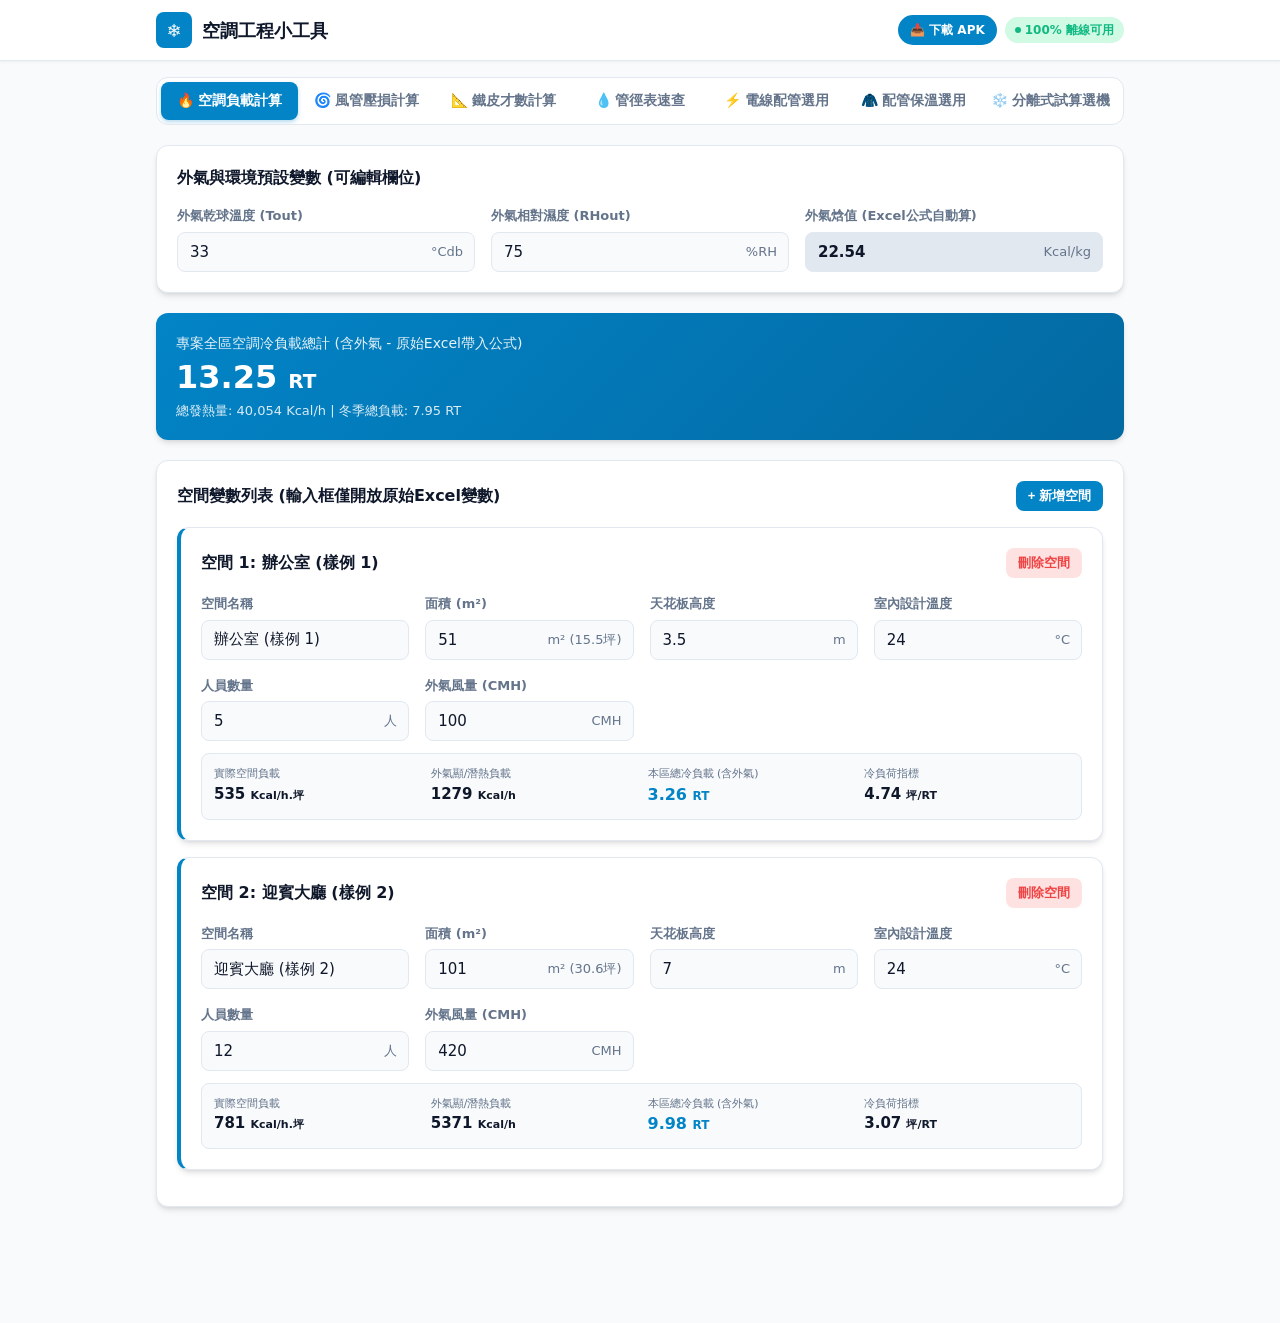
==== android/app/src/main/assets/index.html @ e20d0595 "build(android): 同步最新網頁資源至 Android 原生專案 assets 目錄" ====
<!DOCTYPE html>
<html lang="zh-TW">
<head>
  <meta charset="UTF-8">
  <meta name="viewport" content="width=device-width, initial-scale=1.0, maximum-scale=1.0, user-scalable=no, viewport-fit=cover">
  <title>HVAC 空調工程小工具 - 離線計算器</title>
  <link rel="stylesheet" href="css/style.css">
  <link rel="manifest" href="manifest.json">
  <meta name="theme-color" content="#0284c7">
  <meta name="apple-mobile-web-app-capable" content="yes">
  <meta name="apple-mobile-web-app-status-bar-style" content="black-translucent">
  <meta name="apple-mobile-web-app-title" content="空調工程">
  <link rel="apple-touch-icon" href="icons/icon-192.png">
</head>
<body>
  <!-- Header -->
  <header class="app-header">
    <div class="header-content">
      <div class="brand">
        <div class="brand-icon">❄️</div>
        <div class="brand-title">空調工程小工具</div>
      </div>
      <div class="header-actions">
        <a href="https://github.com/kof315411-ship-it/HVAC-Engineering-tools/releases/latest/download/HVAC-Engineering-Tools.apk" class="apk-download-btn" title="下載 Android APK 安裝檔">📥 下載 APK</a>
        <div class="offline-badge" id="offline-status">100% 離線可用</div>
      </div>
    </div>
  </header>

  <main class="container">
    <!-- Desktop Navigation Tabs -->
    <nav class="tab-nav">
      <button class="tab-btn active" data-tab="tab-load">🔥 空調負載計算</button>
      <button class="tab-btn" data-tab="tab-duct">🌀 風管壓損計算</button>
      <button class="tab-btn" data-tab="tab-sheet">📐 鐵皮才數計算</button>
      <button class="tab-btn" data-tab="tab-pipe">💧 管徑表速查</button>
      <button class="tab-btn" data-tab="tab-wire">⚡ 電線配管選用</button>
      <button class="tab-btn" data-tab="tab-insulation">🧥 配管保溫選用</button>
      <button class="tab-btn" data-tab="tab-split">❄️ 分離式試算選機</button>
    </nav>

    <!-- TAB 1: 空調負載計算 -->
    <section id="tab-load" class="tab-pane active">
      <!-- Global Ambient Parameters -->
      <div class="card">
        <div class="card-title">
          <span>外氣與環境預設變數 (可編輯欄位)</span>
        </div>
        <div class="grid-3">
          <div class="form-group">
            <label class="form-label">外氣乾球溫度 (Tout)</label>
            <div class="input-wrapper">
              <input type="number" id="load-out-temp" class="form-control has-unit" value="33" step="0.1" inputmode="decimal">
              <span class="input-unit">°Cdb</span>
            </div>
          </div>
          <div class="form-group">
            <label class="form-label">外氣相對濕度 (RHout)</label>
            <div class="input-wrapper">
              <input type="number" id="load-out-rh" class="form-control has-unit" value="75" step="0.1" inputmode="decimal">
              <span class="input-unit">%RH</span>
            </div>
          </div>
          <div class="form-group">
            <label class="form-label">外氣焓值 (Excel公式自動算)</label>
            <div class="input-wrapper">
              <input type="text" id="load-out-enthalpy" class="form-control has-unit" readonly style="background-color: #e2e8f0; font-weight: bold;" value="22.54">
              <span class="input-unit">Kcal/kg</span>
            </div>
          </div>
        </div>
      </div>

      <!-- Project Total Result Card -->
      <div class="result-card">
        <div class="result-title">專案全區空調冷負載總計 (含外氣 - 原始Excel帶入公式)</div>
        <div class="result-value" id="load-total-rt">0.00 <span style="font-size: 20px;">RT</span></div>
        <div class="result-sub" id="load-total-kcal">總發熱量: 0 Kcal/h | 冬季總負載 (AB*0.6): 0.00 RT</div>
      </div>

      <!-- Room List & Add Room -->
      <div class="card">
        <div class="card-title">
          <span>空間變數列表 (輸入框僅開放原始Excel變數)</span>
          <button class="btn btn-primary btn-sm" id="btn-add-room">+ 新增空間</button>
        </div>
        <div id="room-list-container">
          <!-- Dynamic rooms will be rendered here -->
        </div>
      </div>
    </section>

    <!-- TAB 2: 風管壓損計算 -->
    <section id="tab-duct" class="tab-pane">
      <div class="result-card success-gradient">
        <div class="result-title">風管系統總靜壓損失 (含安全係數 20%)</div>
        <div class="result-value" id="duct-total-pa">0.0 <span style="font-size: 20px;">Pa</span></div>
        <div class="result-sub" id="duct-total-mmaq">約等於 0.00 mmAq | 原始Excel對照公式</div>
      </div>

      <div class="card">
        <div class="card-title">
          <span>風管與局部阻力輸入變數</span>
        </div>
        <div class="grid-2">
          <div class="form-group">
            <label class="form-label">風量 (Q)</label>
            <div class="input-wrapper">
              <input type="number" id="duct-flow" class="form-control has-unit" value="5000" step="any" inputmode="decimal">
              <span class="input-unit">CMH</span>
            </div>
          </div>
          <div class="form-group">
            <label class="form-label">風管寬度 (W)</label>
            <div class="input-wrapper">
              <input type="number" id="duct-width" class="form-control has-unit" value="950" step="any" inputmode="decimal">
              <span class="input-unit">mm</span>
            </div>
          </div>
          <div class="form-group">
            <label class="form-label">風管高度 (H)</label>
            <div class="input-wrapper">
              <input type="number" id="duct-height" class="form-control has-unit" value="400" step="any" inputmode="decimal">
              <span class="input-unit">mm</span>
            </div>
          </div>
          <div class="form-group">
            <label class="form-label">直線管長 (L)</label>
            <div class="input-wrapper">
              <input type="number" id="duct-length" class="form-control has-unit" value="10" step="any" inputmode="decimal">
              <span class="input-unit">m</span>
            </div>
          </div>
          <div class="form-group">
            <label class="form-label">局部配件類型</label>
            <select id="duct-fitting-type" class="form-control">
              <!-- Dynamically populated -->
            </select>
          </div>
          <div class="form-group">
            <label class="form-label">配件數量</label>
            <div class="input-wrapper">
              <input type="number" id="duct-fitting-qty" class="form-control has-unit" value="1" min="1" step="1" inputmode="numeric">
              <span class="input-unit">個</span>
            </div>
          </div>
        </div>
      </div>

      <div class="card">
        <div class="card-title">單段 Excel 公式推算結果 (唯讀欄位)</div>
        <div class="grid-4">
          <div class="stat-box">
            <div class="stat-title">當量直徑 (Deq)</div>
            <div class="stat-value" id="res-duct-deq">0</div>
            <div class="stat-unit">mm</div>
          </div>
          <div class="stat-box">
            <div class="stat-title">風管風速 (V)</div>
            <div class="stat-value" id="res-duct-velocity">0.0</div>
            <div class="stat-unit">m/s</div>
          </div>
          <div class="stat-box">
            <div class="stat-title">風速動壓 (Pv)</div>
            <div class="stat-value" id="res-duct-pv">0.0</div>
            <div class="stat-unit">Pa</div>
          </div>
          <div class="stat-box">
            <div class="stat-title">單位摩擦損失</div>
            <div class="stat-value" id="res-duct-friction">0.00</div>
            <div class="stat-unit">Pa/m</div>
          </div>
        </div>

        <div style="margin-top: 16px;">
          <button class="btn btn-primary" id="btn-add-duct-segment" style="width: 100%;">+ 將此段加入系統壓損清單</button>
        </div>

        <div class="table-responsive">
          <table class="custom-table" id="duct-segment-table">
            <thead>
              <tr>
                <th>段號</th>
                <th>尺寸 (W×H)</th>
                <th>風量 (CMH)</th>
                <th>風速 (m/s)</th>
                <th>長度 (m)</th>
                <th>配件類型</th>
                <th>總壓損 (Pa)</th>
                <th>操作</th>
              </tr>
            </thead>
            <tbody>
              <!-- Dynamic rows -->
            </tbody>
          </table>
        </div>
      </div>
    </section>

    <!-- TAB 3: 鐵皮才數計算 -->
    <section id="tab-sheet" class="tab-pane">
      <div class="card">
        <div class="card-title">風管尺寸與鈑材輸入變數</div>
        <div class="grid-3">
          <div class="form-group">
            <label class="form-label">風管長CM (L_cm)</label>
            <div class="input-wrapper">
              <input type="number" id="sheet-width" class="form-control has-unit" value="80" step="any" inputmode="decimal">
              <span class="input-unit">cm</span>
            </div>
          </div>
          <div class="form-group">
            <label class="form-label">風管寬CM (W_cm)</label>
            <div class="input-wrapper">
              <input type="number" id="sheet-height" class="form-control has-unit" value="40" step="any" inputmode="decimal">
              <span class="input-unit">cm</span>
            </div>
          </div>
          <div class="form-group">
            <label class="form-label">米數 M (長度)</label>
            <div class="input-wrapper">
              <input type="number" id="sheet-length" class="form-control has-unit" value="1.2" step="any" inputmode="decimal">
              <span class="input-unit">m</span>
            </div>
          </div>
          <div class="form-group">
            <label class="form-label">風管支數 N (米數/1.2，未整除無條件+1)</label>
            <div class="input-wrapper">
              <input type="text" id="sheet-qty" class="form-control has-unit" readonly style="background-color: #e2e8f0; font-weight: bold;" value="1">
              <span class="input-unit">支</span>
            </div>
          </div>
          <div class="form-group">
            <label class="form-label">預估裁切損耗率 (%)</label>
            <div class="input-wrapper">
              <input type="number" id="sheet-waste" class="form-control has-unit" value="10" step="any" inputmode="decimal">
              <span class="input-unit">%</span>
            </div>
          </div>
          <div class="form-group">
            <label class="form-label">板材換算 (H10判斷公式自動推算)</label>
            <div class="input-wrapper">
              <input type="text" id="sheet-thickness" class="form-control has-unit" readonly style="background-color: #e2e8f0; font-weight: bold;" value="22# (0.8mm)">
            </div>
          </div>
        </div>
      </div>

      <div class="result-card warning-gradient">
        <div class="result-title">原始 Excel 帶入公式計算結果 (唯讀欄位)</div>
        <div class="result-value" id="res-sheet-tsai">0.0 <span style="font-size: 20px;">才</span></div>
        <div class="result-sub" id="res-sheet-3x7">需 3'×7' 鍍鋅鐵皮: 0.0 張 | M2數 (淨展開面積): 0.0 m²</div>
      </div>

      <div class="card">
        <div class="card-title">詳細材料與配件 Excel 公式估算 (唯讀欄位)</div>
        <div class="grid-4">
          <div class="stat-box">
            <div class="stat-title">風管周長</div>
            <div class="stat-value" id="res-sheet-perimeter">0</div>
            <div class="stat-unit">cm</div>
          </div>
          <div class="stat-box">
            <div class="stat-title">總重量</div>
            <div class="stat-value" id="res-sheet-weight">0.0</div>
            <div class="stat-unit">kg</div>
          </div>
          <div class="stat-box">
            <div class="stat-title">L 法蘭角</div>
            <div class="stat-value" id="res-sheet-corners">0</div>
            <div class="stat-unit">個</div>
          </div>
          <div class="stat-box">
            <div class="stat-title">法蘭夾片</div>
            <div class="stat-value" id="res-sheet-clips">0</div>
            <div class="stat-unit">支</div>
          </div>
          <div class="stat-box">
            <div class="stat-title">法蘭墊片</div>
            <div class="stat-value" id="res-sheet-gasket">0.0</div>
            <div class="stat-unit">米 (m)</div>
          </div>
        </div>
      </div>
    </section>

    <!-- TAB 4: 管徑表速查 -->
    <section id="tab-pipe" class="tab-pane">
      <div class="card">
        <div class="card-title">系統與冷負荷輸入變數</div>
        <div class="form-group" style="margin-bottom: 12px;">
          <label class="form-label">選擇水管系統種類 (原始Excel標準參數)</label>
          <div style="display: flex; gap: 20px; margin-top: 4px;">
            <label style="display: flex; align-items: center; gap: 6px; cursor: pointer; font-weight: 600;">
              <input type="radio" name="pipe-sys-type" value="chilled" checked> 🧊 冰水管路 (1 RT = 10.08 LPM)
            </label>
            <label style="display: flex; align-items: center; gap: 6px; cursor: pointer; font-weight: 600;">
              <input type="radio" name="pipe-sys-type" value="cooling"> ♨️ 冷卻水管路 (1 RT = 12.8 LPM)
            </label>
          </div>
        </div>

        <div class="grid-2">
          <div class="form-group">
            <label class="form-label">輸入冷凍噸數 (RT)</label>
            <div class="input-wrapper">
              <input type="number" id="pipe-input-rt" class="form-control has-unit" placeholder="例如: 100" step="any" inputmode="decimal">
              <span class="input-unit">RT</span>
            </div>
          </div>
          <div class="form-group">
            <label class="form-label">或輸入水流量 (LPM)</label>
            <div class="input-wrapper">
              <input type="number" id="pipe-input-lpm" class="form-control has-unit" placeholder="例如: 1008" step="any" inputmode="decimal">
              <span class="input-unit">LPM</span>
            </div>
          </div>
        </div>
      </div>

      <div class="result-card purple-gradient">
        <div class="result-title">推薦使用主水管規格 (原始 Excel 對照推算)</div>
        <div class="result-value" id="res-pipe-recommended">--</div>
        <div class="result-sub" id="res-pipe-sub">計算流量: 0.0 LPM (最高支援 0.0 LPM)</div>
      </div>

      <div class="card">
        <div class="card-title">原始 Excel 管徑表完整對照表</div>
        <div class="table-responsive">
          <table class="custom-table" id="pipe-reference-table">
            <thead>
              <tr>
                <th>公稱管徑 (A/DN)</th>
                <th>英吋管徑 (Inch)</th>
                <th>最大容許流量 (LPM)</th>
                <th>對應最大冷凍噸 (RT)</th>
              </tr>
            </thead>
            <tbody>
              <!-- Dynamic rows -->
            </tbody>
          </table>
        </div>
      </div>
    </section>

    <!-- TAB 5: 電線線徑、配管選用查詢 -->
    <section id="tab-wire" class="tab-pane">
      <div class="result-card amber-gradient">
        <div class="result-title">推薦使用電線規格與法規安全載流量 (依據《用戶用電設備裝置規則》)</div>
        <div class="result-value" id="res-wire-gauge">--</div>
        <div class="result-sub" id="res-wire-ampacity">法規額定安全電流: 0.0 A (環境周溫修正後: 0.0 A)</div>
      </div>

      <!-- Conduit Recommendation Cards -->
      <div class="grid-3" style="margin-bottom: 20px;">
        <div class="stat-box" style="border-left: 4px solid #ea580c;">
          <div class="stat-title">金屬管 (EMT 薄鋼管)</div>
          <div class="stat-value" id="res-conduit-emt" style="color: #ea580c; font-size: 18px;">--</div>
          <div class="stat-unit">無螺紋薄鋼導線管</div>
        </div>
        <div class="stat-box" style="border-left: 4px solid #0284c7;">
          <div class="stat-title">金屬管 (厚鋼管 RSG/GIP)</div>
          <div class="stat-value" id="res-conduit-thick" style="color: #0284c7; font-size: 18px;">--</div>
          <div class="stat-unit">厚鋼電線管 / 鍍鋅鋼管</div>
        </div>
        <div class="stat-box" style="border-left: 4px solid #10b981;">
          <div class="stat-title">PVC 管 (塑膠導線管)</div>
          <div class="stat-value" id="res-conduit-pvc" style="color: #10b981; font-size: 18px;">--</div>
          <div class="stat-unit">硬質 PVC 電線導管 (E管/厚管)</div>
        </div>
      </div>

      <div class="card">
        <div class="card-title">
          <span>負載電流與配線條件設定</span>
        </div>
        
        <div class="form-group" style="margin-bottom: 16px;">
          <label class="form-label">輸入負載運轉電流 (安培 A)</label>
          <div class="input-wrapper">
            <input type="number" id="wire-input-current" class="form-control has-unit" placeholder="例如: 25" step="any" inputmode="decimal">
            <span class="input-unit">A (安培)</span>
          </div>
          <!-- Quick Preset Buttons -->
          <div class="quick-btn-group" id="wire-quick-btns">
            <button type="button" class="quick-btn" data-val="15">15A</button>
            <button type="button" class="quick-btn" data-val="20">20A</button>
            <button type="button" class="quick-btn" data-val="30">30A</button>
            <button type="button" class="quick-btn" data-val="40">40A</button>
            <button type="button" class="quick-btn" data-val="50">50A</button>
            <button type="button" class="quick-btn" data-val="75">75A</button>
            <button type="button" class="quick-btn" data-val="100">100A</button>
            <button type="button" class="quick-btn" data-val="150">150A</button>
            <button type="button" class="quick-btn" data-val="200">200A</button>
          </div>
        </div>

        <div class="grid-3">
          <div class="form-group">
            <label class="form-label">適用法規表格 / 絕緣耐熱</label>
            <select id="wire-select-table" class="form-control">
              <option value="t25_2" selected>表二五～二：金屬導線管 (60℃ 絕緣物 - IV/PVC線)</option>
              <option value="t25_3">表二五～三：金屬導線管 (75℃ 耐熱線 - HIV線)</option>
              <option value="t25_4">表二五～四：金屬導線管 (90℃ 交連PE - XLPE/CZ線)</option>
              <option value="t25_5">表二五～五：PVC管配線 (60℃ 絕緣物 - IV/PVC線)</option>
            </select>
          </div>

          <div class="form-group">
            <label class="form-label">供電系統 / 載流導線數</label>
            <select id="wire-select-count" class="form-control">
              <option value="2">單相二線 1Φ2W (2條載流線)</option>
              <option value="3" selected>單相三線 / 三相三線 (3條載流線)</option>
              <option value="4">三相四線 3Φ4W (4條載流線)</option>
            </select>
          </div>

          <div class="form-group">
            <label class="form-label">周圍環境溫度</label>
            <select id="wire-select-temp" class="form-control">
              <option value="35" selected>35℃ 以下 (標準基準 1.00)</option>
              <option value="40">40℃ (係數折減)</option>
              <option value="45">45℃ (係數折減)</option>
              <option value="50">50℃ (係數折減)</option>
              <option value="55">55℃ (係數折減)</option>
              <option value="60">60℃ (高溫環境)</option>
            </select>
          </div>
        </div>
      </div>

      <!-- Side-by-Side Comparison across 4 Tables -->
      <div class="card">
        <div class="card-title">
          <span>四種法規配線方式同步選用對照 (同電流下各表推薦)</span>
        </div>
        <div class="comparison-grid" id="wire-comparison-grid">
          <!-- Dynamic comparison cards -->
        </div>
      </div>

      <!-- Full Regulatory Reference Table -->
      <div class="card">
        <div class="card-title">
          <span id="wire-table-title">法規附表完整載流量與配管對照表 (當前選用行將自動高亮)</span>
        </div>
        <div class="table-responsive">
          <table class="custom-table" id="wire-reference-table">
            <thead>
              <tr>
                <th>導線規格</th>
                <th>3條以下 (A)</th>
                <th>4條 (A)</th>
                <th>5~6條 (A)</th>
                <th>7~9條 (A)</th>
                <th>金屬管 (EMT)</th>
                <th>金屬管 (厚鋼)</th>
                <th>PVC管</th>
              </tr>
            </thead>
            <tbody>
              <!-- Dynamic table rows -->
            </tbody>
          </table>
        </div>
      </div>
    </section>

    <!-- TAB 6: 配管保溫選用 -->
    <section id="tab-insulation" class="tab-pane">
      <div class="result-card teal-gradient">
        <div class="result-title">推薦使用保溫厚度與總外徑 (依據施工規範第 15080 章《空調用保溫》)</div>
        <div class="result-value" id="res-insul-thickness">--</div>
        <div class="result-sub" id="res-insul-sub">保溫後外徑: -- mm | 系統類別: 冰水管路</div>
      </div>

      <!-- Quick System Fluid Selector -->
      <div class="card">
        <div class="card-title">
          <span>選擇配管系統流體 / 運轉工況</span>
        </div>
        <div class="fluid-btn-group" id="insul-fluid-btns">
          <button type="button" class="fluid-btn active" data-sys="chilled">❄️ 冰水管路 (5~12℃)</button>
          <button type="button" class="fluid-btn" data-sys="hot">🔥 熱水管路 (40~80℃)</button>
          <button type="button" class="fluid-btn" data-sys="brine">🧊 低溫鹵水 (-15~0℃)</button>
          <button type="button" class="fluid-btn" data-sys="drain">💧 冷凝排水 (10~18℃)</button>
          <button type="button" class="fluid-btn" data-sys="duct">🌬️ 空調風管系統</button>
        </div>

        <div class="grid-2" style="margin-top: 16px;">
          <div class="form-group">
            <label class="form-label">選擇配管口徑 (公稱徑 A / 英吋 Inch)</label>
            <select id="insul-select-pipe" class="form-control">
              <!-- Dynamically populated pipe sizes -->
            </select>
            <!-- Quick Pipe Buttons -->
            <div class="quick-btn-group" id="insul-quick-pipes">
              <button type="button" class="quick-btn" data-pipe="25">25A (1")</button>
              <button type="button" class="quick-btn" data-pipe="50">50A (2")</button>
              <button type="button" class="quick-btn" data-pipe="65">65A (2-1/2")</button>
              <button type="button" class="quick-btn" data-pipe="80">80A (3")</button>
              <button type="button" class="quick-btn" data-pipe="100">100A (4")</button>
              <button type="button" class="quick-btn" data-pipe="125">125A (5")</button>
              <button type="button" class="quick-btn" data-pipe="150">150A (6")</button>
              <button type="button" class="quick-btn" data-pipe="200">200A (8")</button>
            </div>
          </div>

          <div class="form-group">
            <label class="form-label">選擇保溫材質規格</label>
            <select id="insul-select-material" class="form-control">
              <option value="phenolic" selected>🌟 酚樹脂保溫材 (Phenolic Foam) - K ≦ 0.022</option>
              <option value="rubber">🌟 橡塑合成發泡 (NBR/Elastomeric) - K ≦ 0.036</option>
              <option value="pe">🌟 非鹵素聚乙烯發泡 (PE Foam / CNS 10487) - K ≦ 0.039</option>
              <option value="glasswool">🌟 玻璃棉保溫材 (Glass Wool / CNS 3657) - K ≦ 0.044</option>
            </select>
          </div>
        </div>
      </div>

      <!-- Material Comparison Cards -->
      <div class="card">
        <div class="card-title">
          <span>三種主流保溫材質規格同步比對 (點擊卡片可切換材質)</span>
        </div>
        <div class="comparison-grid" id="insul-comparison-grid">
          <!-- Dynamic comparison cards -->
        </div>
      </div>

      <!-- Specification & Cladding Guidelines -->
      <div class="grid-2">
        <div class="card" style="margin-bottom: 20px;">
          <div class="card-title">選用保溫材物理性能 (第 15080 章規範標準)</div>
          <ul class="spec-list" id="insul-material-spec">
            <!-- Dynamic specs -->
          </ul>
        </div>
        <div class="card" style="margin-bottom: 20px;">
          <div class="card-title">外護層與施工規範要求 (第 15080 章第 3 節)</div>
          <ul class="spec-list">
            <li><strong>外護層保護:</strong> 室外、露明處及機房水管保溫應另加外護層，採用 <span style="color: #0d9488; font-weight: bold;">[24# 鋁皮 (0.51mm)]</span> 或 <span style="color: #0d9488; font-weight: bold;">[26# 不銹鋼鐵皮 (0.45mm)]</span>。</li>
            <li><strong>吊架與鞍座:</strong> 管路支撐、吊架處之吊座或鞍座應為高密度 <span style="color: #0d9488; font-weight: bold;">[200 kg/m³]</span> 耐承重之保溫材料，確保管路承重安全不壓扁保溫層。</li>
            <li><strong>閥體與管件:</strong> 法蘭、閥及管件應安裝相同厚度之保溫材，過濾器須能單獨拆卸濾網而不損壞保溫層。</li>
            <li><strong>表面防潮層:</strong> 保溫管應覆蓋防水氣強化鋁箔護套及自封式蓋面，確保氣密防潮。</li>
          </ul>
        </div>
      </div>

      <!-- Full Pipe-to-Insulation Reference Table -->
      <div class="card">
        <div class="card-title">
          <span id="insul-table-title">管徑－選配保溫尺寸完整對照總表 (選用管徑自動高亮)</span>
        </div>
        <div class="table-responsive">
          <table class="custom-table" id="insul-reference-table">
            <thead>
              <tr>
                <th>公稱管徑 (A/DN)</th>
                <th>英吋管徑 (Inch)</th>
                <th>鋼管外徑 (OD)</th>
                <th>酚樹脂厚度 (外徑)</th>
                <th>橡塑發泡厚度 (外徑)</th>
                <th>PE發泡厚度 (外徑)</th>
                <th>目前選用厚度</th>
              </tr>
            </thead>
            <tbody>
              <!-- Dynamic table rows -->
            </tbody>
          </table>
        </div>
      </div>
    </section>

    <!-- TAB 7: 分離式試算選機 -->
    <section id="tab-split" class="tab-pane">
      <!-- Top Overview / Result Summary Banner -->
      <div class="result-card split-gradient">
        <div class="result-title">推薦分離式冷房能力 (標準機種選型)</div>
        <div class="result-value" id="split-res-kw">0.0 <span style="font-size: 20px;">kW</span></div>
        <div class="result-sub" id="split-res-sub">計算總需冷量: 0 kcal/h | 0 BTU/h | 0.00 RT</div>
      </div>

      <!-- Sizing Input Form -->
      <div class="card">
        <div class="card-title">
          <span>空間規格與環境條件設定</span>
        </div>

        <div class="grid-2">
          <!-- Room Usage Type -->
          <div class="form-group">
            <label class="form-label">空間用途類別 (基準冷度)</label>
            <select id="split-room-type" class="form-control">
              <option value="bedroom" selected>一般臥室 / 客房 (450 kcal/h·坪)</option>
              <option value="living">客廳 / 餐廳 / 開放家庭室 (500 kcal/h·坪)</option>
              <option value="kitchen">廚房 / 餐廳開放區 (550 kcal/h·坪)</option>
              <option value="office">辦公室 / 書房 / 多人工作室 (650 kcal/h·坪)</option>
              <option value="commercial">商業門市 / 營業店面 / 餐廳 (750 kcal/h·坪)</option>
            </select>
          </div>

          <!-- Ceiling Height -->
          <div class="form-group">
            <label class="form-label">天花板挑高 (高度加成)</label>
            <div class="input-wrapper">
              <input type="number" id="split-height" class="form-control has-unit" value="2.8" step="0.1" min="1.5" max="10" inputmode="decimal">
              <span class="input-unit">公尺 (m)</span>
            </div>
            <div class="form-hint" id="split-height-hint">標準樓高 (&le; 2.9m，不加成)</div>
          </div>
        </div>

        <!-- Dimension / Area Mode Toggle -->
        <div class="form-group" style="margin-top: 12px;">
          <label class="form-label">空間大小輸入方式</label>
          <div class="fluid-btn-group" id="split-area-mode-group">
            <button type="button" class="fluid-btn active" data-mode="ping">📏 直接輸入坪數</button>
            <button type="button" class="fluid-btn" data-mode="dimension">📐 輸入長寬尺寸 (公尺)</button>
          </div>
        </div>

        <!-- Direct Ping Input -->
        <div id="split-ping-container" class="form-group">
          <label class="form-label">房間坪數 (坪)</label>
          <div class="input-wrapper">
            <input type="number" id="split-input-ping" class="form-control has-unit" value="5" step="0.5" min="1" max="100" inputmode="decimal">
            <span class="input-unit" id="split-ping-unit-hint">坪 (約 16.5 m²)</span>
          </div>
        </div>

        <!-- Length x Width Input -->
        <div id="split-dim-container" class="grid-2" style="display: none;">
          <div class="form-group">
            <label class="form-label">房間長度 (L)</label>
            <div class="input-wrapper">
              <input type="number" id="split-input-length" class="form-control has-unit" value="4.5" step="0.1" min="0.5" inputmode="decimal">
              <span class="input-unit">公尺 (m)</span>
            </div>
          </div>
          <div class="form-group">
            <label class="form-label">房間寬度 (W)</label>
            <div class="input-wrapper">
              <input type="number" id="split-input-width" class="form-control has-unit" value="3.6" step="0.1" min="0.5" inputmode="decimal">
              <span class="input-unit">公尺 (m)</span>
            </div>
          </div>
        </div>

        <!-- Environmental & Heat Load Conditions -->
        <div class="form-group" style="margin-top: 16px;">
          <label class="form-label">特殊環境與熱源條件加成 (可複選)</label>
          <div class="heat-source-grid">
            <label class="heat-checkbox-item">
              <input type="checkbox" id="split-env-topfloor" value="0.20">
              <div class="heat-check-content">
                <span class="heat-check-title">頂樓 / 日曬頂層</span>
                <span class="heat-check-badge">+20% 負載</span>
              </div>
            </label>
            <label class="heat-checkbox-item">
              <input type="checkbox" id="split-env-westsun" value="0.20">
              <div class="heat-check-content">
                <span class="heat-check-title">西曬嚴重</span>
                <span class="heat-check-badge">+20% 負載</span>
              </div>
            </label>
            <label class="heat-checkbox-item">
              <input type="checkbox" id="split-env-glass" value="0.15">
              <div class="heat-check-content">
                <span class="heat-check-title">大面積玻璃窗 / 落地窗</span>
                <span class="heat-check-badge">+15% 負載</span>
              </div>
            </label>
            <label class="heat-checkbox-item">
              <input type="checkbox" id="split-env-people" value="0.10">
              <div class="heat-check-content">
                <span class="heat-check-title">常態人數眾多 (&gt;5人)</span>
                <span class="heat-check-badge">+10% 負載</span>
              </div>
            </label>
            <label class="heat-checkbox-item">
              <input type="checkbox" id="split-env-equipment" value="0.10">
              <div class="heat-check-content">
                <span class="heat-check-title">高發熱電器 / 伺服電腦</span>
                <span class="heat-check-badge">+10% 負載</span>
              </div>
            </label>
            <label class="heat-checkbox-item">
              <input type="checkbox" id="split-env-ironroof" value="0.35">
              <div class="heat-check-content">
                <span class="heat-check-title">鐵皮屋 / 頂加鐵皮</span>
                <span class="heat-check-badge danger">+35% 負載</span>
              </div>
            </label>
          </div>
        </div>

        <!-- Sizing Action Button -->
        <div style="margin-top: 20px; display: flex; gap: 10px;">
          <button type="button" class="btn btn-primary" id="btn-split-calc" style="flex: 1; font-size: 15px; padding: 12px 20px; font-weight: 700; box-shadow: 0 4px 12px rgba(2, 132, 199, 0.25);">
            ⚡ 開始試算 / 計算推薦選型
          </button>
          <button type="button" class="btn btn-secondary" id="btn-split-reset" style="font-size: 14px; padding: 12px 16px;">
            🔄 重置
          </button>
        </div>

        <!-- Sizing Analysis Detail Box -->
        <div class="info-box" style="margin-top: 18px;">
          <div class="info-title">📊 負載試算分析結果</div>
          <div id="split-calc-details" class="info-content" style="font-size: 13px; line-height: 1.6;">
            <!-- Dynamic analysis summary -->
          </div>
        </div>
      </div>

      <!-- Brand Filter Section -->
      <div class="card">
        <div class="card-title">
          <span>廠牌篩選 (勾選納入比較的品牌，未勾選不列入)</span>
          <div class="card-actions">
            <button class="btn btn-secondary btn-xs" id="split-btn-select-all">全選 (19廠牌)</button>
            <button class="btn btn-secondary btn-xs" id="split-btn-select-none">清除全部</button>
            <button class="btn btn-secondary btn-xs" id="split-btn-select-tier1">日系一線</button>
            <button class="btn btn-secondary btn-xs" id="split-btn-select-tw">台灣品牌</button>
          </div>
        </div>

        <div class="brand-filter-grid" id="split-brand-filters">
          <!-- Dynamic brand checkboxes -->
        </div>
      </div>

      <!-- Matched Brand Models Comparison Grid -->
      <div class="card">
        <div class="card-title">
          <span>各廠牌能力相近機種推薦比較</span>
          <span class="badge" id="split-match-count">共 19 廠牌</span>
        </div>

        <div class="brand-models-grid" id="split-models-grid">
          <!-- Dynamic matched brand cards -->
        </div>
      </div>

      <!-- Full Comparison Table -->
      <div class="card">
        <div class="card-title">
          <span>各大品牌規格橫向對照總表</span>
        </div>
        <div class="table-responsive">
          <table class="custom-table" id="split-models-table">
            <thead>
              <tr>
                <th>品牌廠牌</th>
                <th>系列定位</th>
                <th>室內 / 室外機型號</th>
                <th>冷房能力 (kW)</th>
                <th>冷氣能力 (BTU)</th>
                <th>CSPF 能效</th>
                <th>適用坪數</th>
                <th>核心特色與技術亮點</th>
              </tr>
            </thead>
            <tbody>
              <!-- Dynamic table rows -->
            </tbody>
          </table>
        </div>
      </div>
    </section>
  </main>

  <!-- Mobile Bottom Navigation -->
  <div class="bottom-nav">
    <button class="bottom-nav-item active" data-tab="tab-load">
      <span class="bottom-nav-icon">🔥</span>
      <span>負載計算</span>
    </button>
    <button class="bottom-nav-item" data-tab="tab-duct">
      <span class="bottom-nav-icon">🌀</span>
      <span>風管壓損</span>
    </button>
    <button class="bottom-nav-item" data-tab="tab-sheet">
      <span class="bottom-nav-icon">📐</span>
      <span>鐵皮才數</span>
    </button>
    <button class="bottom-nav-item" data-tab="tab-pipe">
      <span class="bottom-nav-icon">💧</span>
      <span>管徑速查</span>
    </button>
    <button class="bottom-nav-item" data-tab="tab-wire">
      <span class="bottom-nav-icon">⚡</span>
      <span>電線配管</span>
    </button>
    <button class="bottom-nav-item" data-tab="tab-insulation">
      <span class="bottom-nav-icon">🧥</span>
      <span>配管保溫</span>
    </button>
    <button class="bottom-nav-item" data-tab="tab-split">
      <span class="bottom-nav-icon">❄️</span>
      <span>分離選機</span>
    </button>
  </div>

  <script src="js/load-calc.js"></script>
  <script src="js/duct-loss.js"></script>
  <script src="js/sheet-metal.js"></script>
  <script src="js/pipe-sizer.js"></script>
  <script src="js/wire-sizer.js"></script>
  <script src="js/insulation-sizer.js"></script>
  <script src="js/split-ac-sizer.js"></script>
  <script src="js/app.js"></script>
</body>
</html>
---- android/app/src/main/assets/css/style.css ----
/* HVAC Engineering Web Tools - Mobile First CSS */
:root {
  --primary: #0284c7;
  --primary-hover: #0369a1;
  --primary-light: #e0f2fe;
  --success: #10b981;
  --success-light: #d1fae5;
  --warning: #f59e0b;
  --warning-light: #fef3c7;
  --danger: #ef4444;
  --bg-main: #f8fafc;
  --bg-card: #ffffff;
  --border: #e2e8f0;
  --text-main: #0f172a;
  --text-muted: #64748b;
  --shadow: 0 4px 6px -1px rgb(0 0 0 / 0.1), 0 2px 4px -2px rgb(0 0 0 / 0.1);
  --radius: 12px;
  --font-sans: system-ui, -apple-system, BlinkMacSystemFont, "Segoe UI", Roboto, "Helvetica Neue", Arial, sans-serif;
}

* {
  box-sizing: border-box;
  margin: 0;
  padding: 0;
  -webkit-tap-highlight-color: transparent;
}

body {
  font-family: var(--font-sans);
  background-color: var(--bg-main);
  color: var(--text-main);
  line-height: 1.5;
  padding-bottom: 80px; /* space for bottom navigation on mobile */
}

/* Header */
.app-header {
  background-color: var(--bg-card);
  border-bottom: 1px solid var(--border);
  position: sticky;
  top: 0;
  z-index: 100;
  box-shadow: 0 1px 3px rgba(0,0,0,0.05);
}

.header-content {
  max-width: 1000px;
  margin: 0 auto;
  padding: 12px 16px;
  display: flex;
  justify-content: space-between;
  align-items: center;
}

.header-actions {
  display: flex;
  align-items: center;
  gap: 8px;
}

.apk-download-btn {
  display: inline-flex;
  align-items: center;
  gap: 4px;
  background-color: var(--primary);
  color: #ffffff;
  padding: 6px 12px;
  border-radius: 20px;
  font-size: 12px;
  font-weight: 600;
  text-decoration: none;
  transition: background-color 0.2s ease;
}

.apk-download-btn:hover {
  background-color: var(--primary-hover);
}

.brand {
  display: flex;
  align-items: center;
  gap: 10px;
}

.brand-icon {
  width: 36px;
  height: 36px;
  background-color: var(--primary);
  color: white;
  border-radius: 8px;
  display: flex;
  align-items: center;
  justify-content: center;
  font-weight: bold;
  font-size: 18px;
}

.brand-title {
  font-size: 18px;
  font-weight: 700;
  color: var(--text-main);
}

.offline-badge {
  background-color: var(--success-light);
  color: var(--success);
  font-size: 12px;
  font-weight: 600;
  padding: 4px 10px;
  border-radius: 20px;
  display: flex;
  align-items: center;
  gap: 4px;
}

.offline-badge::before {
  content: "";
  display: inline-block;
  width: 6px;
  height: 6px;
  background-color: var(--success);
  border-radius: 50%;
}

/* Main Container */
.container {
  max-width: 1000px;
  margin: 0 auto;
  padding: 16px;
}

/* Navigation Tabs (Top Navigation for Desktop) */
.tab-nav {
  display: flex;
  background: var(--bg-card);
  border-radius: var(--radius);
  padding: 4px;
  margin-bottom: 20px;
  border: 1px solid var(--border);
  overflow-x: auto;
  scrollbar-width: none;
}

.tab-nav::-webkit-scrollbar {
  display: none;
}

.tab-btn {
  flex: 1;
  min-width: 100px;
  padding: 10px 12px;
  border: none;
  background: transparent;
  color: var(--text-muted);
  font-size: 14px;
  font-weight: 600;
  border-radius: 8px;
  cursor: pointer;
  white-space: nowrap;
  transition: all 0.2s ease;
  display: flex;
  align-items: center;
  justify-content: center;
  gap: 6px;
}

.tab-btn.active {
  background-color: var(--primary);
  color: white;
  box-shadow: 0 2px 4px rgba(2, 132, 199, 0.3);
}

.tab-pane {
  display: none;
}

.tab-pane.active {
  display: block;
  animation: fadeIn 0.2s ease;
}

@keyframes fadeIn {
  from { opacity: 0; transform: translateY(4px); }
  to { opacity: 1; transform: translateY(0); }
}

/* Cards & Layout */
.card {
  background-color: var(--bg-card);
  border-radius: var(--radius);
  border: 1px solid var(--border);
  box-shadow: var(--shadow);
  padding: 20px;
  margin-bottom: 20px;
}

.card-title {
  font-size: 16px;
  font-weight: 700;
  color: var(--text-main);
  margin-bottom: 16px;
  display: flex;
  align-items: center;
  justify-content: space-between;
}

.grid-2 {
  display: grid;
  grid-template-columns: repeat(auto-fit, minmax(280px, 1fr));
  gap: 16px;
}

.grid-3 {
  display: grid;
  grid-template-columns: repeat(auto-fit, minmax(200px, 1fr));
  gap: 16px;
}

.grid-4 {
  display: grid;
  grid-template-columns: repeat(auto-fit, minmax(140px, 1fr));
  gap: 12px;
}

/* Form Controls */
.form-group {
  display: flex;
  flex-direction: column;
  gap: 6px;
}

.form-label {
  font-size: 13px;
  font-weight: 600;
  color: var(--text-muted);
}

.input-wrapper {
  position: relative;
  display: flex;
  align-items: center;
}

.form-control {
  width: 100%;
  padding: 10px 12px;
  font-size: 15px;
  border: 1px solid var(--border);
  border-radius: 8px;
  background-color: var(--bg-main);
  color: var(--text-main);
  transition: border-color 0.2s ease;
  font-family: inherit;
}

.form-control:focus {
  outline: none;
  border-color: var(--primary);
  background-color: #fff;
  box-shadow: 0 0 0 3px rgba(2, 132, 199, 0.15);
}

.input-unit {
  position: absolute;
  right: 12px;
  font-size: 13px;
  color: var(--text-muted);
  pointer-events: none;
}

.has-unit {
  padding-right: 55px;
}

/* Buttons */
.btn {
  display: inline-flex;
  align-items: center;
  justify-content: center;
  gap: 8px;
  padding: 10px 18px;
  font-size: 14px;
  font-weight: 600;
  border-radius: 8px;
  border: none;
  cursor: pointer;
  transition: all 0.2s ease;
}

.btn-primary {
  background-color: var(--primary);
  color: white;
}

.btn-primary:hover {
  background-color: var(--primary-hover);
}

.btn-outline {
  background-color: transparent;
  border: 1px solid var(--border);
  color: var(--text-main);
}

.btn-outline:hover {
  background-color: var(--bg-main);
}

.btn-danger {
  background-color: #fee2e2;
  color: var(--danger);
}

.btn-danger:hover {
  background-color: #fca5a5;
}

.btn-sm {
  padding: 6px 12px;
  font-size: 13px;
}

/* Result Cards & Gradients */
.result-card {
  background: linear-gradient(135deg, #0284c7 0%, #0369a1 100%);
  color: white;
  border-radius: var(--radius);
  padding: 20px;
  box-shadow: var(--shadow);
  margin-bottom: 20px;
}

.result-card.success-gradient {
  background: linear-gradient(135deg, #059669 0%, #047857 100%);
}

.result-card.warning-gradient {
  background: linear-gradient(135deg, #d97706 0%, #b45309 100%);
}

.result-card.purple-gradient {
  background: linear-gradient(135deg, #7c3aed 0%, #6d28d9 100%);
}

.result-card.amber-gradient {
  background: linear-gradient(135deg, #ea580c 0%, #c2410c 100%);
}

.result-card.teal-gradient {
  background: linear-gradient(135deg, #0d9488 0%, #0f766e 100%);
}

.result-title {
  font-size: 14px;
  opacity: 0.9;
  font-weight: 500;
}

.result-value {
  font-size: 32px;
  font-weight: 800;
  margin: 6px 0;
  line-height: 1.1;
}

.result-sub {
  font-size: 13px;
  opacity: 0.85;
}

.stat-box {
  background: var(--bg-main);
  border-radius: 8px;
  padding: 12px;
  border: 1px solid var(--border);
}

.stat-title {
  font-size: 12px;
  color: var(--text-muted);
  font-weight: 600;
}

.stat-value {
  font-size: 20px;
  font-weight: 700;
  color: var(--primary);
  margin-top: 2px;
}

.stat-unit {
  font-size: 12px;
  color: var(--text-muted);
}

/* Quick buttons & Radio cards */
.quick-btn-group {
  display: flex;
  flex-wrap: wrap;
  gap: 6px;
  margin-top: 8px;
}

.quick-btn {
  padding: 5px 10px;
  background: var(--bg-main);
  border: 1px solid var(--border);
  border-radius: 16px;
  font-size: 12px;
  font-weight: 600;
  color: var(--text-main);
  cursor: pointer;
  transition: all 0.15s ease;
}

.quick-btn:hover {
  border-color: var(--primary);
  color: var(--primary);
  background-color: var(--primary-light);
}

.quick-btn.active {
  background-color: var(--primary);
  border-color: var(--primary);
  color: white;
}

.radio-group-wrap {
  display: flex;
  flex-wrap: wrap;
  gap: 10px;
}

.radio-label {
  display: inline-flex;
  align-items: center;
  gap: 6px;
  font-size: 13px;
  font-weight: 500;
  cursor: pointer;
  background: var(--bg-main);
  padding: 6px 12px;
  border-radius: 6px;
  border: 1px solid var(--border);
  transition: all 0.15s ease;
}

.radio-label:hover {
  border-color: var(--primary);
}

.radio-label input[type="radio"]:checked + span {
  font-weight: 700;
  color: var(--primary);
}

/* Comparison Grid Cards */
.comparison-grid {
  display: grid;
  grid-template-columns: repeat(auto-fit, minmax(220px, 1fr));
  gap: 12px;
  margin-top: 12px;
}

.compare-card {
  background: var(--bg-main);
  border: 1px solid var(--border);
  border-radius: 8px;
  padding: 12px;
  position: relative;
  transition: all 0.2s ease;
}

.compare-card.active {
  border-color: #ea580c;
  background-color: #fff7ed;
  box-shadow: 0 2px 6px rgba(234, 88, 12, 0.15);
}

.compare-card.active-teal {
  border-color: #0d9488;
  background-color: #f0fdfa;
  box-shadow: 0 2px 6px rgba(13, 148, 136, 0.15);
}

.compare-title {
  font-size: 13px;
  font-weight: 700;
  color: var(--text-main);
  margin-bottom: 8px;
  display: flex;
  align-items: center;
  justify-content: space-between;
}

.compare-badge {
  font-size: 10px;
  font-weight: 700;
  padding: 2px 6px;
  border-radius: 4px;
  background: #e2e8f0;
  color: #475569;
}

.compare-badge.primary {
  background: #ffedd5;
  color: #c2410c;
}

.compare-badge.teal {
  background: #ccfbf1;
  color: #0f766e;
}

.compare-val {
  font-size: 18px;
  font-weight: 800;
  color: #ea580c;
  margin-bottom: 6px;
}

.compare-val.teal-text {
  color: #0d9488;
}

.compare-desc {
  font-size: 12px;
  color: var(--text-muted);
  line-height: 1.5;
}

.fluid-btn-group {
  display: flex;
  flex-wrap: wrap;
  gap: 8px;
  margin-bottom: 12px;
}

.fluid-btn {
  padding: 8px 14px;
  background: var(--bg-main);
  border: 1px solid var(--border);
  border-radius: 8px;
  font-size: 13px;
  font-weight: 600;
  color: var(--text-main);
  cursor: pointer;
  display: inline-flex;
  align-items: center;
  gap: 6px;
  transition: all 0.15s ease;
}

.fluid-btn:hover {
  border-color: #0d9488;
  color: #0d9488;
  background-color: #f0fdfa;
}

.fluid-btn.active {
  background-color: #0d9488;
  border-color: #0d9488;
  color: white;
}

.spec-list {
  list-style: none;
  padding: 0;
  margin: 0;
  display: flex;
  flex-direction: column;
  gap: 8px;
  font-size: 13px;
}

.spec-list li {
  display: flex;
  align-items: flex-start;
  gap: 8px;
  line-height: 1.5;
}

.spec-list li strong {
  color: var(--text-main);
  min-width: 90px;
}

/* Table Styling */
.table-responsive {
  width: 100%;
  overflow-x: auto;
  -webkit-overflow-scrolling: touch;
  border-radius: 8px;
  border: 1px solid var(--border);
  margin-top: 12px;
}

.custom-table {
  width: 100%;
  border-collapse: collapse;
  font-size: 14px;
  text-align: left;
}

.custom-table th {
  background-color: #f1f5f9;
  color: var(--text-muted);
  font-weight: 700;
  padding: 10px 12px;
  white-space: nowrap;
  border-bottom: 1px solid var(--border);
}

.custom-table td {
  padding: 10px 12px;
  border-bottom: 1px solid var(--border);
  white-space: nowrap;
}

.custom-table tr:last-child td {
  border-bottom: none;
}

.custom-table tr.highlight {
  background-color: #fff7ed !important;
  font-weight: 700;
  color: #c2410c;
}

.custom-table tr.highlight td {
  border-top: 2px solid #ea580c;
  border-bottom: 2px solid #ea580c;
}

/* Split AC Sizer Specific Styling */
.result-card.split-gradient {
  background: linear-gradient(135deg, #0284c7 0%, #3b82f6 50%, #6366f1 100%);
}

.heat-source-grid {
  display: grid;
  grid-template-columns: repeat(auto-fill, minmax(220px, 1fr));
  gap: 10px;
  margin-top: 8px;
}

.heat-checkbox-item {
  display: flex;
  align-items: center;
  gap: 10px;
  background: var(--bg-main);
  border: 1px solid var(--border);
  border-radius: 8px;
  padding: 10px 14px;
  cursor: pointer;
  transition: all 0.15s ease;
  user-select: none;
}

.heat-checkbox-item:hover {
  border-color: #0284c7;
  background-color: #f0f9ff;
}

.heat-checkbox-item input[type="checkbox"] {
  width: 18px;
  height: 18px;
  accent-color: #0284c7;
  cursor: pointer;
}

.heat-check-content {
  display: flex;
  flex-direction: column;
  gap: 2px;
  flex: 1;
}

.heat-check-title {
  font-size: 13px;
  font-weight: 600;
  color: var(--text-main);
}

.heat-check-badge {
  font-size: 11px;
  font-weight: 700;
  color: #0284c7;
}

.heat-check-badge.danger {
  color: #dc2626;
}

/* Brand Filter Tags */
.brand-filter-grid {
  display: flex;
  flex-wrap: wrap;
  gap: 8px;
  margin-top: 10px;
}

.brand-tag-label {
  display: inline-flex;
  align-items: center;
  gap: 6px;
  background: var(--bg-main);
  border: 1px solid var(--border);
  border-radius: 20px;
  padding: 6px 12px;
  font-size: 13px;
  font-weight: 500;
  color: var(--text-main);
  cursor: pointer;
  transition: all 0.15s ease;
  user-select: none;
}

.brand-tag-label:hover {
  border-color: #0284c7;
  background-color: #f0f9ff;
}

.brand-tag-label.active {
  background-color: #e0f2fe;
  border-color: #0284c7;
  color: #0369a1;
  font-weight: 700;
}

.brand-tag-label input[type="checkbox"] {
  accent-color: #0284c7;
  width: 14px;
  height: 14px;
  margin: 0;
  cursor: pointer;
}

/* Brand Model Comparison Cards Grid */
.brand-models-grid {
  display: grid;
  grid-template-columns: repeat(auto-fill, minmax(290px, 1fr));
  gap: 14px;
  margin-top: 12px;
}

.brand-model-card {
  background: var(--bg-card);
  border: 1px solid var(--border);
  border-radius: 12px;
  padding: 16px;
  display: flex;
  flex-direction: column;
  gap: 10px;
  box-shadow: 0 2px 6px rgba(0,0,0,0.03);
  transition: all 0.2s ease;
  position: relative;
  overflow: hidden;
}

.brand-model-card:hover {
  border-color: #0284c7;
  transform: translateY(-2px);
  box-shadow: 0 4px 12px rgba(2, 132, 199, 0.12);
}

.brand-model-card::before {
  content: "";
  position: absolute;
  top: 0;
  left: 0;
  right: 0;
  height: 4px;
  background: var(--card-brand-color, #0284c7);
}

.brand-card-top {
  display: flex;
  justify-content: space-between;
  align-items: center;
}

.brand-card-name {
  font-size: 16px;
  font-weight: 800;
  color: var(--text-main);
  display: flex;
  align-items: center;
  gap: 6px;
}

.brand-card-origin {
  font-size: 11px;
  padding: 2px 8px;
  border-radius: 10px;
  background: #f1f5f9;
  color: #475569;
  font-weight: 600;
}

.brand-model-num {
  font-size: 13px;
  font-family: monospace;
  font-weight: 700;
  color: #0369a1;
  background: #f0f9ff;
  padding: 6px 8px;
  border-radius: 6px;
  word-break: break-all;
}

.brand-card-stats {
  display: grid;
  grid-template-columns: repeat(2, 1fr);
  gap: 8px;
  background: var(--bg-main);
  border-radius: 8px;
  padding: 8px 10px;
}

.brand-stat-item {
  display: flex;
  flex-direction: column;
}

.brand-stat-lbl {
  font-size: 11px;
  color: var(--text-muted);
}

.brand-stat-val {
  font-size: 14px;
  font-weight: 800;
  color: var(--text-main);
}

.brand-stat-val.highlight-kw {
  color: #0284c7;
}

.brand-model-series {
  font-size: 12px;
  font-weight: 600;
  color: #64748b;
}

.brand-model-feats {
  font-size: 12px;
  color: #334155;
  line-height: 1.5;
  border-top: 1px dashed var(--border);
  padding-top: 8px;
  margin-top: 2px;
}

/* Mobile Bottom Navigation Bar */
.bottom-nav {
  display: none;
  position: fixed;
  bottom: 0;
  left: 0;
  right: 0;
  background-color: var(--bg-card);
  border-top: 1px solid var(--border);
  z-index: 1000;
  padding: 4px 0;
  box-shadow: 0 -2px 10px rgba(0,0,0,0.05);
}

@media (max-width: 768px) {
  .tab-nav {
    display: none; /* Hide top tab nav on mobile, use bottom nav */
  }
  
  .bottom-nav {
    display: flex;
    justify-content: space-around;
  }
  
  .bottom-nav-item {
    display: flex;
    flex-direction: column;
    align-items: center;
    justify-content: center;
    gap: 1px;
    flex: 1;
    padding: 4px 2px;
    color: var(--text-muted);
    font-size: 10px;
    font-weight: 600;
    text-decoration: none;
    border: none;
    background: transparent;
    cursor: pointer;
  }
  
  .bottom-nav-item.active {
    color: var(--primary);
  }
  
  .bottom-nav-icon {
    font-size: 18px;
    line-height: 1;
  }
}
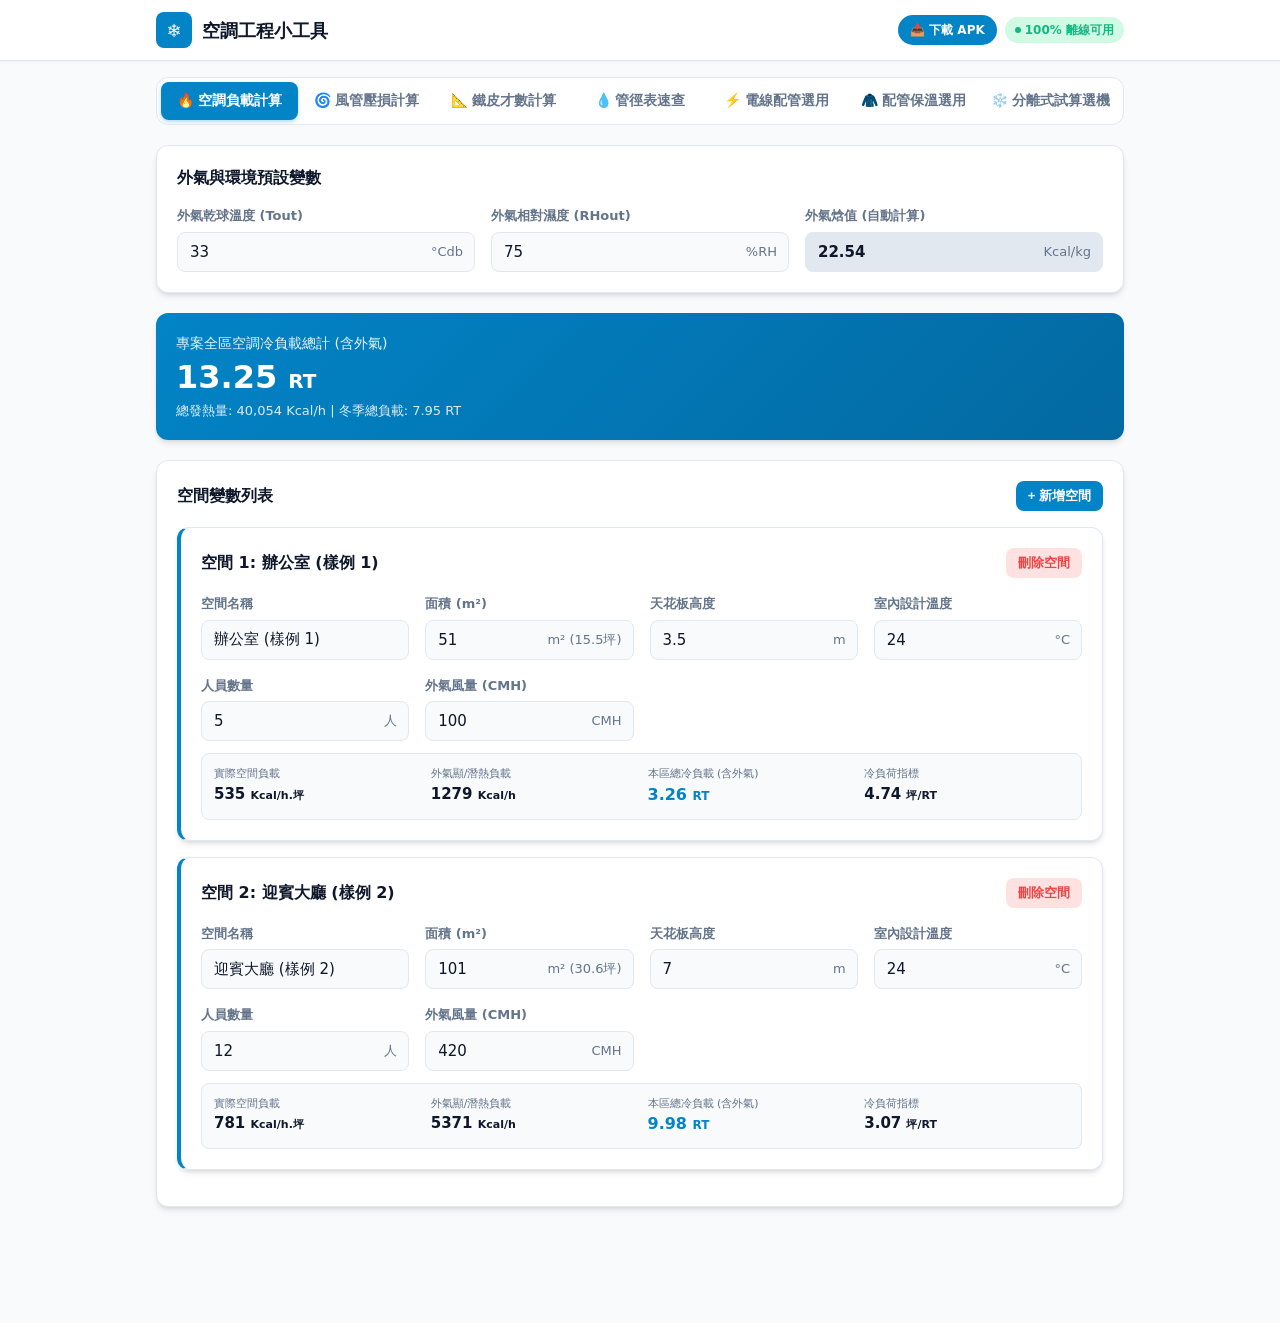
==== commit 11175e5f: "style: 清除所有分頁之原始Excel、唯讀欄位與公式標註文字" ====
--- a/android/app/src/main/assets/index.html
+++ b/android/app/src/main/assets/index.html
@@ -44,7 +44,7 @@
       <!-- Global Ambient Parameters -->
       <div class="card">
         <div class="card-title">
-          <span>外氣與環境預設變數 (可編輯欄位)</span>
+          <span>外氣與環境預設變數</span>
         </div>
         <div class="grid-3">
           <div class="form-group">
@@ -62,7 +62,7 @@
             </div>
           </div>
           <div class="form-group">
-            <label class="form-label">外氣焓值 (Excel公式自動算)</label>
+            <label class="form-label">外氣焓值 (自動計算)</label>
             <div class="input-wrapper">
               <input type="text" id="load-out-enthalpy" class="form-control has-unit" readonly style="background-color: #e2e8f0; font-weight: bold;" value="22.54">
               <span class="input-unit">Kcal/kg</span>
@@ -73,7 +73,7 @@
 
       <!-- Project Total Result Card -->
       <div class="result-card">
-        <div class="result-title">專案全區空調冷負載總計 (含外氣 - 原始Excel帶入公式)</div>
+        <div class="result-title">專案全區空調冷負載總計 (含外氣)</div>
         <div class="result-value" id="load-total-rt">0.00 <span style="font-size: 20px;">RT</span></div>
         <div class="result-sub" id="load-total-kcal">總發熱量: 0 Kcal/h | 冬季總負載 (AB*0.6): 0.00 RT</div>
       </div>
@@ -81,7 +81,7 @@
       <!-- Room List & Add Room -->
       <div class="card">
         <div class="card-title">
-          <span>空間變數列表 (輸入框僅開放原始Excel變數)</span>
+          <span>空間變數列表</span>
           <button class="btn btn-primary btn-sm" id="btn-add-room">+ 新增空間</button>
         </div>
         <div id="room-list-container">
@@ -95,7 +95,7 @@
       <div class="result-card success-gradient">
         <div class="result-title">風管系統總靜壓損失 (含安全係數 20%)</div>
         <div class="result-value" id="duct-total-pa">0.0 <span style="font-size: 20px;">Pa</span></div>
-        <div class="result-sub" id="duct-total-mmaq">約等於 0.00 mmAq | 原始Excel對照公式</div>
+        <div class="result-sub" id="duct-total-mmaq">約等於 0.00 mmAq</div>
       </div>
 
       <div class="card">
@@ -148,7 +148,7 @@
       </div>
 
       <div class="card">
-        <div class="card-title">單段 Excel 公式推算結果 (唯讀欄位)</div>
+        <div class="card-title">單段推算結果</div>
         <div class="grid-4">
           <div class="stat-box">
             <div class="stat-title">當量直徑 (Deq)</div>
@@ -239,7 +239,7 @@
             </div>
           </div>
           <div class="form-group">
-            <label class="form-label">板材換算 (H10判斷公式自動推算)</label>
+            <label class="form-label">板材換算 (依最大邊長自動判斷)</label>
             <div class="input-wrapper">
               <input type="text" id="sheet-thickness" class="form-control has-unit" readonly style="background-color: #e2e8f0; font-weight: bold;" value="22# (0.8mm)">
             </div>
@@ -248,13 +248,13 @@
       </div>
 
       <div class="result-card warning-gradient">
-        <div class="result-title">原始 Excel 帶入公式計算結果 (唯讀欄位)</div>
+        <div class="result-title">鐵皮才數計算結果</div>
         <div class="result-value" id="res-sheet-tsai">0.0 <span style="font-size: 20px;">才</span></div>
         <div class="result-sub" id="res-sheet-3x7">需 3'×7' 鍍鋅鐵皮: 0.0 張 | M2數 (淨展開面積): 0.0 m²</div>
       </div>
 
       <div class="card">
-        <div class="card-title">詳細材料與配件 Excel 公式估算 (唯讀欄位)</div>
+        <div class="card-title">詳細材料與配件估算</div>
         <div class="grid-4">
           <div class="stat-box">
             <div class="stat-title">風管周長</div>
@@ -290,7 +290,7 @@
       <div class="card">
         <div class="card-title">系統與冷負荷輸入變數</div>
         <div class="form-group" style="margin-bottom: 12px;">
-          <label class="form-label">選擇水管系統種類 (原始Excel標準參數)</label>
+          <label class="form-label">選擇水管系統種類</label>
           <div style="display: flex; gap: 20px; margin-top: 4px;">
             <label style="display: flex; align-items: center; gap: 6px; cursor: pointer; font-weight: 600;">
               <input type="radio" name="pipe-sys-type" value="chilled" checked> 🧊 冰水管路 (1 RT = 10.08 LPM)
@@ -320,13 +320,13 @@
       </div>
 
       <div class="result-card purple-gradient">
-        <div class="result-title">推薦使用主水管規格 (原始 Excel 對照推算)</div>
+        <div class="result-title">推薦使用主水管規格</div>
         <div class="result-value" id="res-pipe-recommended">--</div>
         <div class="result-sub" id="res-pipe-sub">計算流量: 0.0 LPM (最高支援 0.0 LPM)</div>
       </div>
 
       <div class="card">
-        <div class="card-title">原始 Excel 管徑表完整對照表</div>
+        <div class="card-title">管徑表完整對照表</div>
         <div class="table-responsive">
           <table class="custom-table" id="pipe-reference-table">
             <thead>
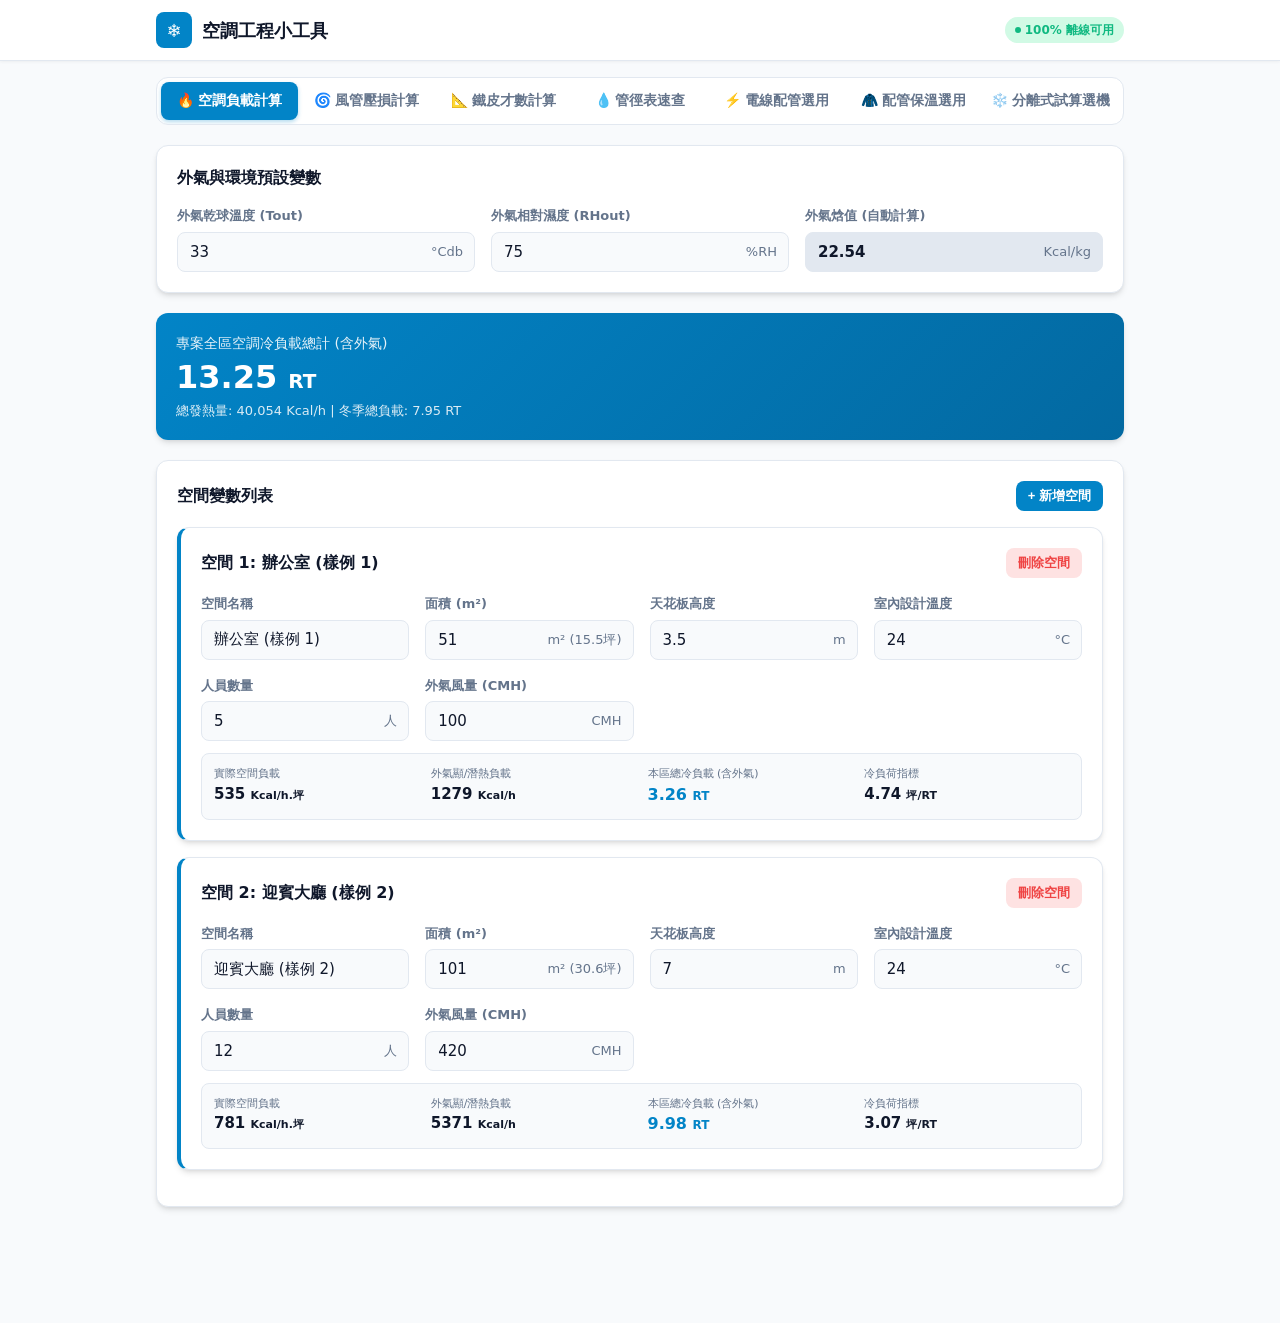
==== commit 040f63c6: "style: 移除頁首下載 APK 按鈕，保持介面簡潔" ====
--- a/android/app/src/main/assets/index.html
+++ b/android/app/src/main/assets/index.html
@@ -21,7 +21,6 @@
         <div class="brand-title">空調工程小工具</div>
       </div>
       <div class="header-actions">
-        <a href="https://github.com/kof315411-ship-it/HVAC-Engineering-tools/releases/latest/download/HVAC-Engineering-Tools.apk" class="apk-download-btn" title="下載 Android APK 安裝檔">📥 下載 APK</a>
         <div class="offline-badge" id="offline-status">100% 離線可用</div>
       </div>
     </div>
--- a/android/app/src/main/assets/css/style.css
+++ b/android/app/src/main/assets/css/style.css
@@ -56,24 +56,6 @@
   display: flex;
   align-items: center;
   gap: 8px;
-}
-
-.apk-download-btn {
-  display: inline-flex;
-  align-items: center;
-  gap: 4px;
-  background-color: var(--primary);
-  color: #ffffff;
-  padding: 6px 12px;
-  border-radius: 20px;
-  font-size: 12px;
-  font-weight: 600;
-  text-decoration: none;
-  transition: background-color 0.2s ease;
-}
-
-.apk-download-btn:hover {
-  background-color: var(--primary-hover);
 }
 
 .brand {
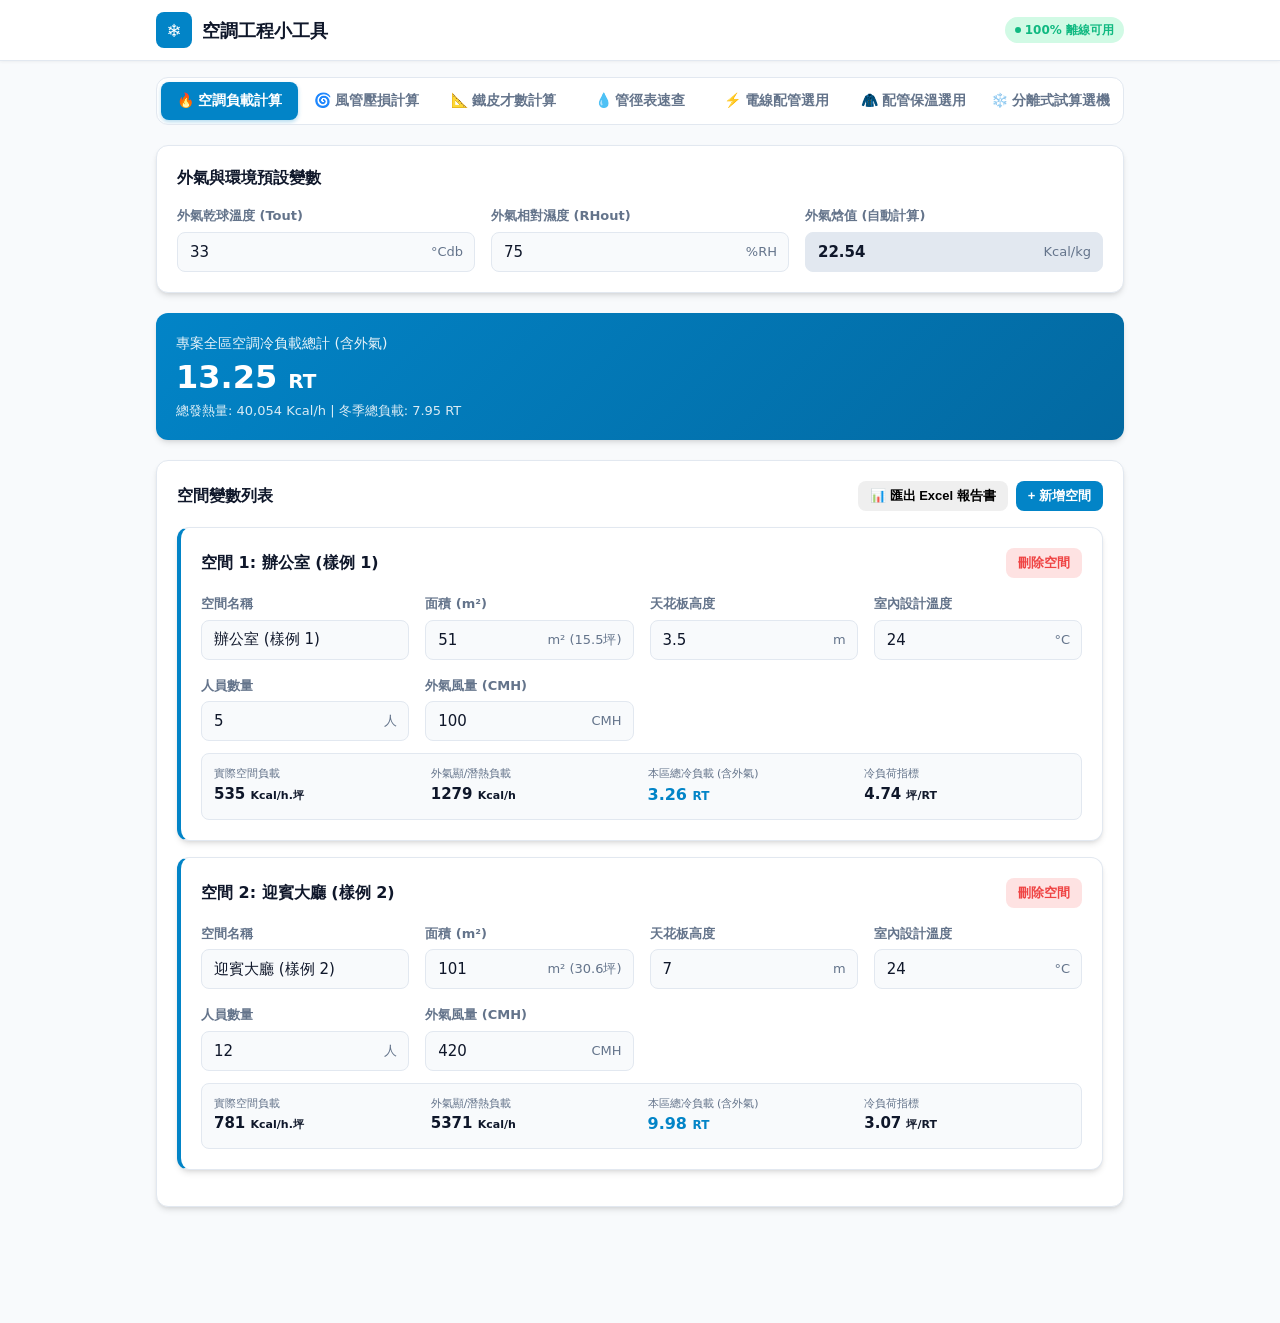
==== commit 1f9ae0d4: "feat: 新增負載計算 EXCEL 報告書匯出功能 (帶入原始 負載計算.xlsx 表格與小計格式)" ====
--- a/android/app/src/main/assets/index.html
+++ b/android/app/src/main/assets/index.html
@@ -81,7 +81,10 @@
       <div class="card">
         <div class="card-title">
           <span>空間變數列表</span>
-          <button class="btn btn-primary btn-sm" id="btn-add-room">+ 新增空間</button>
+          <div style="display: flex; gap: 8px;">
+            <button class="btn btn-success btn-sm" id="btn-export-load-excel">📊 匯出 Excel 報告書</button>
+            <button class="btn btn-primary btn-sm" id="btn-add-room">+ 新增空間</button>
+          </div>
         </div>
         <div id="room-list-container">
           <!-- Dynamic rooms will be rendered here -->
@@ -806,6 +809,7 @@
     </button>
   </div>
 
+  <script src="js/xlsx.full.min.js"></script>
   <script src="js/load-calc.js"></script>
   <script src="js/duct-loss.js"></script>
   <script src="js/sheet-metal.js"></script>
